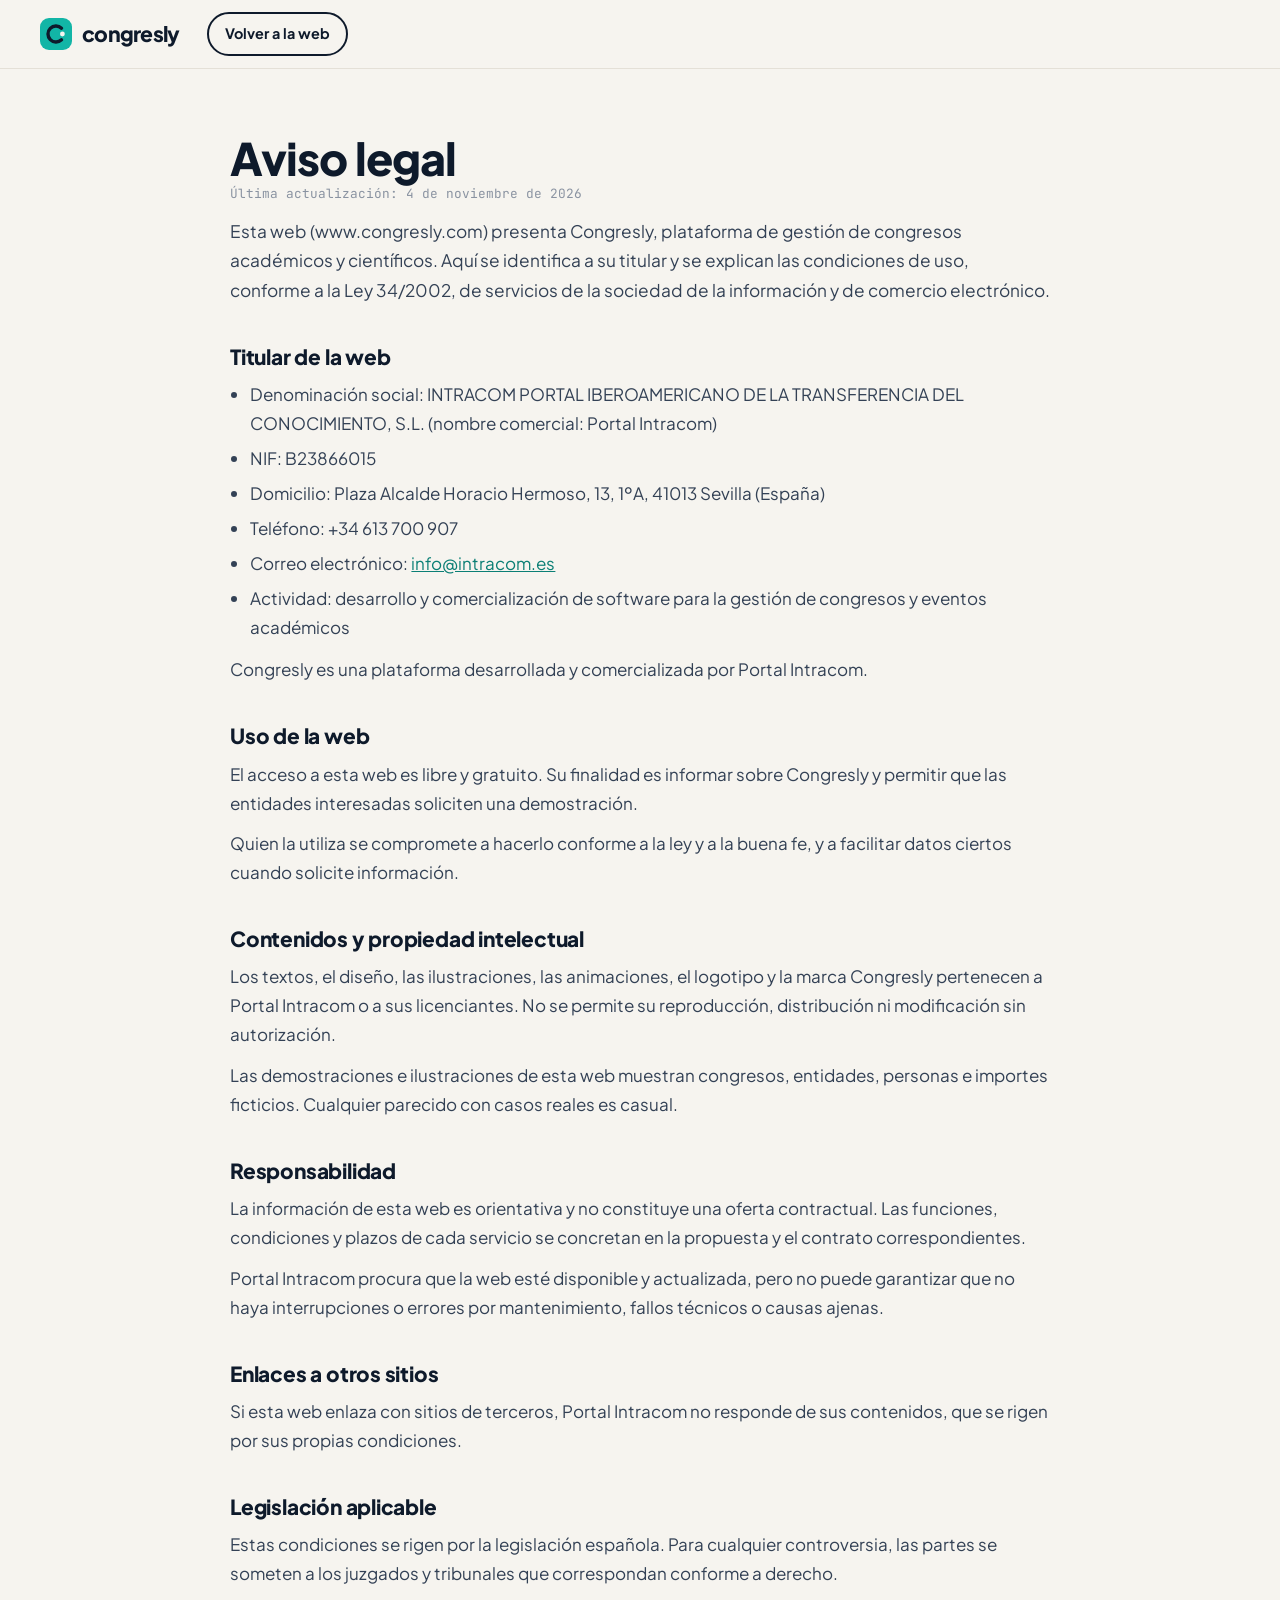
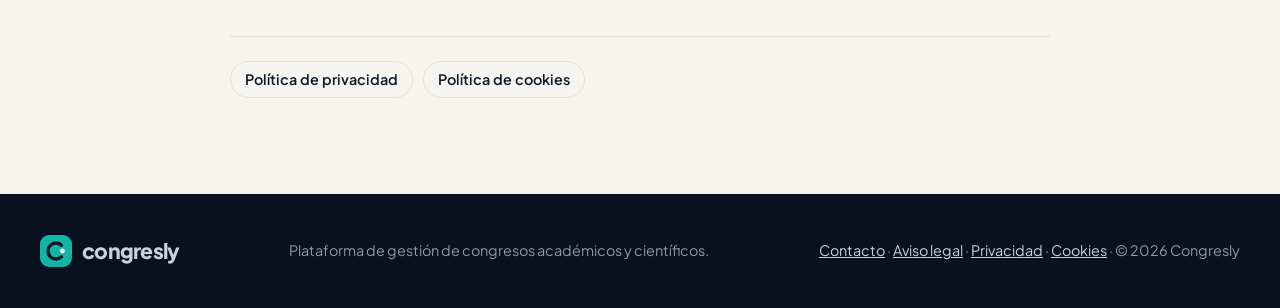
==== aviso-legal.html @ a4c990a1 "Aviso legal, privacidad y cookies con los datos de Portal Intracom Páginas generadas desde textos/le" ====
<!doctype html>
<html lang="es">
<head>
<meta charset="utf-8">
<meta name="viewport" content="width=device-width, initial-scale=1">
<title>Aviso legal · Congresly</title>
<meta name="description" content="Titular de la web de Congresly y condiciones de uso.">
<meta name="robots" content="noindex, follow">
<link rel="canonical" href="https://www.congresly.com/aviso-legal.html">
<meta name="theme-color" content="#0E1A2B">
<link rel="icon" href="favicon.svg" type="image/svg+xml">
<link rel="icon" href="favicon-32.png" sizes="32x32" type="image/png">
<link rel="apple-touch-icon" href="favicon-180.png">
<link rel="preconnect" href="https://fonts.googleapis.com">
<link rel="preconnect" href="https://fonts.gstatic.com" crossorigin>
<link href="https://fonts.googleapis.com/css2?family=Plus+Jakarta+Sans:wght@400;500;600;700;800&family=JetBrains+Mono:wght@500;600&display=swap" rel="stylesheet">
<link rel="stylesheet" href="estilos.css?v=20261104">
</head>
<body>

<header class="cabecera con-sombra">
  <div class="envoltura cabecera__fila">
    <a class="marca" href="./" aria-label="Congresly, inicio">
      <svg class="marca__icono" viewBox="0 0 32 32" aria-hidden="true"><use href="#logo"/></svg>
      <span class="marca__nombre">congresly</span>
    </a>
    <a class="boton boton--linea legal__volver" href="./">Volver a la web</a>
  </div>
</header>

<main class="legal">
  <article class="envoltura envoltura--estrecha">
    <h1>Aviso legal</h1>
    <p class="legal__fecha">Última actualización: 4 de noviembre de 2026</p>
    <p class="legal__intro">Esta web (www.congresly.com) presenta Congresly, plataforma de gestión de congresos académicos y científicos. Aquí se identifica a su titular y se explican las condiciones de uso, conforme a la Ley 34/2002, de servicios de la sociedad de la información y de comercio electrónico.</p>
    <section>
      <h2>Titular de la web</h2>
      <ul><li>Denominación social: INTRACOM PORTAL IBEROAMERICANO DE LA TRANSFERENCIA DEL CONOCIMIENTO, S.L. (nombre comercial: Portal Intracom)</li><li>NIF: B23866015</li><li>Domicilio: Plaza Alcalde Horacio Hermoso, 13, 1ºA, 41013 Sevilla (España)</li><li>Teléfono: +34 613 700 907</li><li>Correo electrónico: <a href="mailto:info@intracom.es">info@intracom.es</a></li><li>Actividad: desarrollo y comercialización de software para la gestión de congresos y eventos académicos</li></ul>
      <p>Congresly es una plataforma desarrollada y comercializada por Portal Intracom.</p>
    </section>
    <section>
      <h2>Uso de la web</h2>
      <p>El acceso a esta web es libre y gratuito. Su finalidad es informar sobre Congresly y permitir que las entidades interesadas soliciten una demostración.</p>
      <p>Quien la utiliza se compromete a hacerlo conforme a la ley y a la buena fe, y a facilitar datos ciertos cuando solicite información.</p>
    </section>
    <section>
      <h2>Contenidos y propiedad intelectual</h2>
      <p>Los textos, el diseño, las ilustraciones, las animaciones, el logotipo y la marca Congresly pertenecen a Portal Intracom o a sus licenciantes. No se permite su reproducción, distribución ni modificación sin autorización.</p>
      <p>Las demostraciones e ilustraciones de esta web muestran congresos, entidades, personas e importes ficticios. Cualquier parecido con casos reales es casual.</p>
    </section>
    <section>
      <h2>Responsabilidad</h2>
      <p>La información de esta web es orientativa y no constituye una oferta contractual. Las funciones, condiciones y plazos de cada servicio se concretan en la propuesta y el contrato correspondientes.</p>
      <p>Portal Intracom procura que la web esté disponible y actualizada, pero no puede garantizar que no haya interrupciones o errores por mantenimiento, fallos técnicos o causas ajenas.</p>
    </section>
    <section>
      <h2>Enlaces a otros sitios</h2>
      <p>Si esta web enlaza con sitios de terceros, Portal Intracom no responde de sus contenidos, que se rigen por sus propias condiciones.</p>
    </section>
    <section>
      <h2>Legislación aplicable</h2>
      <p>Estas condiciones se rigen por la legislación española. Para cualquier controversia, las partes se someten a los juzgados y tribunales que correspondan conforme a derecho.</p>
    </section>
    <nav class="legal__otros" aria-label="Otros textos legales"><a href="privacidad.html">Política de privacidad</a><a href="cookies.html">Política de cookies</a></nav>
  </article>
</main>

<footer class="pie">
  <div class="envoltura pie__fila">
    <a class="marca marca--clara" href="./" aria-label="Congresly, inicio">
      <svg class="marca__icono" viewBox="0 0 32 32" aria-hidden="true"><use href="#logo"/></svg>
      <span class="marca__nombre">congresly</span>
    </a>
    <p>Plataforma de gestión de congresos académicos y científicos.</p>
    <p><a href="./#demo">Contacto</a> · <a href="aviso-legal.html">Aviso legal</a> · <a href="privacidad.html">Privacidad</a> · <a href="cookies.html">Cookies</a> · © 2026 Congresly</p>
  </div>
</footer>

<svg width="0" height="0" style="position:absolute" aria-hidden="true">
  <symbol id="logo" viewBox="0 0 32 32">
    <rect width="32" height="32" rx="9" fill="#12B5A6"/>
    <path d="M21.5 10.2A8 8 0 1 0 21.5 21.8" fill="none" stroke="#0E1A2B" stroke-width="3.4" stroke-linecap="round"/>
    <circle cx="22.4" cy="16" r="2.4" fill="#F6F4EF"/>
  </symbol>
</svg>
</body>
</html>
---- estilos.css ----
/* Congresly · estilos de la web comercial */
:root {
  --tinta: #0E1A2B;
  --tinta-2: #1B2A40;
  --papel: #F6F4EF;
  --blanco: #FFFFFF;
  --acento: #12B5A6;
  --acento-osc: #0B7F75;
  --acento-claro: #D6F3EF;
  --ambar: #F2A541;
  --rojo: #E5604D;
  --gris: #5B6676;
  --gris-claro: #8A93A1;
  --linea: #E4E0D7;
  --sombra: 0 24px 60px -24px rgba(14, 26, 43, .28), 0 4px 14px -6px rgba(14, 26, 43, .12);
  --radio: 18px;
  --sans: "Plus Jakarta Sans", system-ui, -apple-system, "Segoe UI", sans-serif;
  --mono: "JetBrains Mono", ui-monospace, Menlo, monospace;
  --ancho: 1200px;
}

*, *::before, *::after { box-sizing: border-box; }
html { scroll-behavior: smooth; scroll-padding-top: 84px; -webkit-text-size-adjust: 100%; }
body { margin: 0; font-family: var(--sans); color: var(--tinta); background: var(--papel); font-size: 17px; line-height: 1.6; -webkit-font-smoothing: antialiased; overflow-x: hidden; }
img { max-width: 100%; height: auto; display: block; }
h1, h2, h3 { line-height: 1.12; letter-spacing: -.02em; margin: 0; }
h1 { font-size: clamp(2.4rem, 5.4vw, 4.1rem); font-weight: 800; }
h2 { font-size: clamp(1.9rem, 3.6vw, 2.8rem); font-weight: 800; }
h3 { font-size: 1.2rem; font-weight: 700; }
h1 em, h2 em { font-style: normal; color: var(--acento-osc); }
p { margin: 0; }
a { color: inherit; }
button { font: inherit; color: inherit; }
:focus-visible { outline: 3px solid var(--acento); outline-offset: 3px; border-radius: 6px; }

.saltar { position: absolute; left: -999px; top: 8px; background: var(--tinta); color: #fff; padding: 8px 14px; border-radius: 8px; z-index: 100; }
.saltar:focus { left: 8px; }
.envoltura { width: min(var(--ancho), 100% - 32px); margin-inline: auto; }
.envoltura--estrecha { width: min(820px, 100% - 32px); }

.rotulo { font-family: var(--mono); font-size: .76rem; font-weight: 600; letter-spacing: .14em; text-transform: uppercase; color: var(--acento-osc); margin-bottom: 14px; }
.rotulo--claro { color: var(--acento); }
.entradilla { font-size: 1.12rem; color: var(--gris); max-width: 62ch; }

/* Botones */
.boton { display: inline-flex; align-items: center; justify-content: center; gap: 8px; padding: 10px 18px; border-radius: 999px; font-weight: 700; font-size: .95rem; text-decoration: none; border: 2px solid transparent; cursor: pointer; transition: transform .15s, background .2s, box-shadow .2s; white-space: nowrap; }
.boton:hover { transform: translateY(-1px); }
.boton--acento { background: var(--acento); color: var(--tinta); }
.boton--acento:hover { background: #19c8b8; box-shadow: 0 8px 22px -8px rgba(18, 181, 166, .7); }
.boton--tinta { background: var(--tinta); color: #fff; }
.boton--linea { border-color: var(--tinta); color: var(--tinta); background: transparent; }
.boton--linea:hover { background: var(--tinta); color: #fff; }
.boton--grande { padding: 14px 26px; font-size: 1.02rem; }
.boton--bloque { width: 100%; }

/* Cabecera */
.cabecera { position: sticky; top: 0; z-index: 50; background: rgba(246, 244, 239, .86); backdrop-filter: saturate(1.4) blur(14px); -webkit-backdrop-filter: saturate(1.4) blur(14px); border-bottom: 1px solid transparent; transition: border-color .2s; }
.cabecera.con-sombra { border-color: var(--linea); }
.cabecera__fila { display: flex; align-items: center; gap: 28px; height: 68px; }
.marca { display: inline-flex; align-items: center; gap: 10px; text-decoration: none; }
.marca__icono { width: 32px; height: 32px; flex: none; }
.marca__nombre { font-weight: 800; font-size: 1.32rem; letter-spacing: -.035em; }
.marca--clara { color: #fff; }
.menu { display: flex; align-items: center; gap: 26px; margin-left: auto; }
.menu a { text-decoration: none; font-weight: 600; font-size: .95rem; color: var(--tinta-2); }
.menu a:not(.boton):hover { color: var(--acento-osc); }
.menu__cta, .hamburguesa { display: none; }
.cabecera__cta { margin-left: 0; }

/* Portada */
.portada { padding: 56px 0 72px; position: relative; overflow: hidden; }
.portada::before { content: ""; position: absolute; inset: -40% -10% auto auto; width: 720px; height: 720px; background: radial-gradient(closest-side, rgba(18, 181, 166, .22), transparent); pointer-events: none; }
.portada__rejilla { display: grid; grid-template-columns: minmax(0, 1fr) minmax(0, 1.12fr); gap: 56px; align-items: center; position: relative; }
.portada__texto h1 { margin-bottom: 22px; }
.portada__botones { display: flex; flex-wrap: wrap; gap: 12px; margin: 30px 0 16px; }
.portada__nota { font-size: .92rem; color: var(--gris-claro); }
.portada__visual { position: relative; }
.navegador { margin: 0; background: #fff; border-radius: 16px; box-shadow: var(--sombra); overflow: hidden; border: 1px solid rgba(14, 26, 43, .08); }
.navegador__barra { display: flex; align-items: center; gap: 6px; height: 32px; padding: 0 12px; background: #EEEBE4; border-bottom: 1px solid var(--linea); }
.navegador__barra i { width: 10px; height: 10px; border-radius: 50%; background: #D3CEC3; }
.navegador__barra span { margin-left: 12px; font-family: var(--mono); font-size: .7rem; color: var(--gris-claro); }
.navegador--portada { transform: perspective(1600px) rotateY(-6deg) rotateX(2deg); transform-origin: left center; }
.flotante { position: absolute; display: flex; align-items: center; gap: 10px; background: #fff; border-radius: 14px; padding: 10px 14px; box-shadow: var(--sombra); font-size: .82rem; line-height: 1.3; animation: flota 6s ease-in-out infinite; }
.flotante strong { display: block; font-size: .86rem; }
.flotante span { color: var(--gris); }
.flotante--1 { left: -28px; bottom: 18%; }
.flotante--2 { right: -18px; top: 12%; animation-delay: -2s; }
.flotante--3 { right: 8%; bottom: -22px; animation-delay: -4s; }
.punto { width: 30px; height: 30px; border-radius: 9px; flex: none; display: grid; place-items: center; }
.punto--ok { background: var(--acento-claro); }
.punto--ok::after { content: "€"; font-weight: 800; color: var(--acento-osc); }
.punto--qr { background: #FDEBD0; }
.punto--qr::after { content: "▦"; color: #B86E0B; }
.punto--cert { background: #E3E7F6; }
.punto--cert::after { content: "✓"; color: #3446A0; font-weight: 800; }
@keyframes flota { 50% { transform: translateY(-8px); } }

/* Prueba */
.prueba { background: var(--tinta); color: #fff; padding: 34px 0; }
.prueba__fila { display: grid; grid-template-columns: auto minmax(0, 1fr) auto; gap: 32px; align-items: center; }
.prueba .rotulo { margin: 0; }
.prueba__texto { color: #C9D1DC; font-size: 1rem; }
.prueba__texto strong { color: #fff; }
.prueba__nombres { display: flex; gap: 12px; }
.prueba__nombres span { font-family: var(--mono); font-weight: 600; letter-spacing: .08em; font-size: .82rem; border: 1px solid rgba(255, 255, 255, .22); border-radius: 999px; padding: 8px 14px; }

/* Secciones */
.seccion { padding: 104px 0; }
.seccion--suave { background: #EFECE5; }
.seccion--tinta { background: var(--tinta); color: #fff; }
.seccion--tinta .entradilla { color: #B8C2CF; }
.seccion__cabeza { margin-bottom: 48px; max-width: 760px; }
.seccion__cabeza h2 { margin-bottom: 16px; }

.demo { display: grid; grid-template-columns: minmax(0, .82fr) minmax(0, 1.18fr); gap: 48px; align-items: center; background: #fff; border-radius: 28px; padding: 44px; border: 1px solid var(--linea); }
.demo[hidden] { display: none; }
.demo__texto h3 { font-size: 1.6rem; margin-bottom: 14px; }
.demo__texto > p { color: var(--gris); }
.demo__pasos { list-style: none; padding: 0; margin: 26px 0; display: grid; gap: 8px; counter-reset: paso; }
.demo__pasos li { counter-increment: paso; display: flex; align-items: center; gap: 12px; font-weight: 600; color: var(--gris-claro); transition: color .3s; }
.demo__pasos li::before { content: counter(paso); width: 28px; height: 28px; border-radius: 50%; border: 2px solid var(--linea); display: grid; place-items: center; font-family: var(--mono); font-size: .78rem; transition: all .3s; }
.demo__pasos li.hecho { color: var(--tinta); }
.demo__pasos li.hecho::before { content: "✓"; background: var(--acento-claro); border-color: var(--acento-claro); color: var(--acento-osc); }
.demo__pasos li.activo { color: var(--tinta); }
.demo__pasos li.activo::before { background: var(--acento); border-color: var(--acento); color: var(--tinta); }
.demo__mandos { display: flex; gap: 8px; }
.mando { border: 1px solid var(--linea); background: #fff; border-radius: 999px; min-width: 40px; height: 40px; padding: 0 14px; cursor: pointer; font-weight: 700; font-size: .88rem; }
.mando:hover { border-color: var(--tinta); }
.demo__aviso { margin-top: 18px !important; font-size: .78rem; color: var(--gris-claro) !important; }

/* Escenario común */
.escenario { position: relative; min-height: 510px; display: grid; place-items: center; background: radial-gradient(120% 90% at 80% 10%, #E2F6F3, transparent 60%), linear-gradient(160deg, #F3F1EB, #ECE8DF); border-radius: 22px; padding: 28px; overflow: hidden; }
.ventana { width: min(430px, 100%); background: #fff; border-radius: 18px; box-shadow: var(--sombra); overflow: hidden; position: relative; min-height: 450px; }
.ventana__cabeza { background: var(--tinta); color: #fff; font-size: .8rem; font-weight: 600; padding: 12px 18px; height: 44px; display: flex; gap: 8px; align-items: center; white-space: nowrap; overflow: hidden; text-overflow: ellipsis; }
.capa { position: absolute; inset: 44px 0 0; padding: 20px 22px; opacity: 0; transform: translateX(26px); transition: opacity .45s, transform .45s; pointer-events: none; }
.demo[data-paso="1"] .capa--p1, .demo[data-paso="2"] .capa--p2, .demo[data-paso="3"] .capa--p3, .demo[data-paso="4"] .capa--p4 { opacity: 1; transform: none; }
.campo { display: block; border: 1px solid var(--linea); border-radius: 12px; padding: 8px 12px; margin-bottom: 10px; }
.campo span { display: block; font-size: .7rem; color: var(--gris-claro); font-weight: 600; }
.campo b { font-weight: 600; font-size: .9rem; min-height: 1.4em; display: block; }
.campo--alto b { min-height: 2.8em; }
.campo__titulo { font-size: .78rem; font-weight: 700; color: var(--gris); margin: 14px 0 8px; display: flex; gap: 8px; align-items: center; }
.escribe::after { content: "▍"; color: var(--acento); animation: parpadea 1s steps(1) infinite; }
.escribe.listo::after { content: ""; }
@keyframes parpadea { 50% { opacity: 0; } }
.opciones { display: grid; gap: 8px; margin-bottom: 14px; }
.opcion { display: flex; align-items: center; gap: 10px; font-size: .86rem; font-weight: 600; border: 1px solid var(--linea); border-radius: 12px; padding: 10px 12px; }
.opcion em { margin-left: auto; white-space: nowrap; font-style: normal; font-family: var(--mono); font-size: .8rem; }
.opcion i { width: 16px; height: 16px; border-radius: 50%; border: 2px solid var(--linea); }
.demo[data-paso="1"] .opcion--elegida { border-color: var(--acento); background: #F1FBF9; transition: all .3s 1.9s; }
.demo[data-paso="1"] .opcion--elegida i { border: 5px solid var(--acento); transition: all .3s 1.9s; }
.pulsa { position: relative; }
.demo .capa.capa--p1 .pulsa { animation: none; }
.demo[data-paso="1"] .capa--p1 .pulsa, .demo[data-paso="2"] .capa--p2 .pulsa { animation: pulsa .5s 2.9s both; }
.demo[data-paso="2"] .capa--p2 .pulsa--tarde { animation-delay: 3.1s; }
@keyframes pulsa { 40% { transform: scale(.96); box-shadow: 0 0 0 6px rgba(18, 181, 166, .3); } }

/* Demo 1: pagos */
.pagos { display: grid; grid-template-columns: repeat(auto-fit, minmax(150px, 1fr)); gap: 8px; }
.pago { position: relative; border: 1px solid var(--linea); border-radius: 12px; padding: 10px; font-size: .82rem; font-weight: 700; display: flex; align-items: center; gap: 8px; min-width: 0; white-space: nowrap; }
.pago__icono { flex: none; width: 22px; height: 16px; border-radius: 4px; background: var(--tinta-2); }
.pago__icono--banco { background: var(--gris-claro); }
.demo[data-paso="2"] .pago--elegido { border-color: var(--acento); background: #F1FBF9; box-shadow: inset 0 0 0 1px var(--acento); }
.tarjeta-pago { display: flex; justify-content: space-between; font-family: var(--mono); font-size: .8rem; background: #F4F2EC; border-radius: 10px; padding: 10px 12px; margin: 12px 0; }
.total { display: flex; justify-content: space-between; align-items: baseline; padding: 10px 2px; border-top: 1px dashed var(--linea); margin-bottom: 10px; font-size: .88rem; }
.total strong { font-size: 1.25rem; }
.pago-boton { position: relative; overflow: hidden; height: 46px; }
.pago-boton > span { position: absolute; inset: 0; display: flex; align-items: center; justify-content: center; gap: 8px; transition: opacity .3s; }
.pago-boton__b, .pago-boton__c { opacity: 0; }
.demo[data-paso="2"] .pago-boton__a { animation: fuera .3s 1.4s forwards; }
.demo[data-paso="2"] .pago-boton__b { animation: dentro .3s 1.5s forwards, fuera .3s 2.9s forwards; }
.demo[data-paso="2"] .pago-boton__c { animation: dentro .3s 3s forwards; }
.demo[data-paso="2"] .pago-boton { animation: verde .3s 3s forwards; }
@keyframes fuera { to { opacity: 0; } }
@keyframes dentro { to { opacity: 1; } }
@keyframes verde { to { background: #1E9E6A; color: #fff; } }
.girar { width: 14px; height: 14px; border: 2px solid currentColor; border-right-color: transparent; border-radius: 50%; animation: gira .8s linear infinite; }
@keyframes gira { to { transform: rotate(360deg); } }
.factura { border: 1px solid var(--linea); border-radius: 14px; padding: 16px; background: linear-gradient(#fff, #FBFAF7); }
.factura__cabeza { display: flex; justify-content: space-between; align-items: flex-start; margin-bottom: 12px; }
.factura__cabeza small { display: block; font-size: .7rem; color: var(--gris-claro); text-transform: uppercase; letter-spacing: .1em; font-family: var(--mono); }
.factura__cabeza strong { font-family: var(--mono); font-size: 1.1rem; }
.sello { font-size: .68rem; font-weight: 700; color: var(--acento-osc); background: var(--acento-claro); padding: 4px 9px; border-radius: 999px; }
.factura__linea { display: flex; justify-content: space-between; font-size: .84rem; padding: 6px 0; border-bottom: 1px solid #F0EDE6; }
.factura__linea--suave { color: var(--gris); font-size: .78rem; }
.factura__linea--total { font-weight: 800; border: 0; font-size: .95rem; }
.demo[data-paso="3"] .factura { animation: sube .6s both; }
@keyframes sube { from { transform: translateY(24px) scale(.97); opacity: 0; } }
.aviso-ok { font-size: .8rem; font-weight: 600; color: #1E7A55; background: #E8F6EF; border-radius: 10px; padding: 8px 12px; margin-top: 10px; }
.aparece { opacity: 0; }
.demo[data-paso] .capa .aparece { animation: none; }
.demo[data-paso="1"] .capa--p1 .aparece, .demo[data-paso="2"] .capa--p2 .aparece, .demo[data-paso="3"] .capa--p3 .aparece, .demo[data-paso="4"] .capa--p4 .aparece { animation: aparece .45s var(--r, 0s) forwards; }
@keyframes aparece { from { opacity: 0; transform: translateY(8px); } to { opacity: 1; transform: none; } }

/* Demo 2 */
.ficha { border: 1px solid var(--linea); border-radius: 12px; padding: 12px; font-size: .86rem; display: grid; gap: 6px; }
.etiqueta { display: inline-block; width: fit-content; font-family: var(--mono); font-size: .66rem; font-weight: 600; padding: 3px 8px; border-radius: 999px; background: var(--acento-claro); color: var(--acento-osc); }
.etiqueta--tinta { background: var(--tinta); color: #fff; }
.etiqueta--ok { background: #E8F6EF; color: #1E7A55; font-size: .8rem; padding: 6px 12px; }
.revisores { display: grid; grid-template-columns: 1fr 1fr; gap: 10px; }
.revisor { display: flex; align-items: center; gap: 10px; border: 1px solid var(--linea); border-radius: 12px; padding: 10px; font-size: .84rem; font-weight: 600; }
.revisor i { width: 30px; height: 30px; border-radius: 50%; background: var(--tinta-2); color: #fff; display: grid; place-items: center; font-style: normal; font-size: .8rem; filter: blur(0); }
.flechas { display: flex; justify-content: space-around; margin-top: 12px; }
.flechas span { width: 2px; height: 34px; background: linear-gradient(var(--acento), transparent); }
.barras { display: grid; gap: 12px; margin: 16px 0; }
.barra { display: grid; grid-template-columns: 96px 1fr 34px; gap: 10px; align-items: center; font-size: .8rem; font-weight: 600; }
.barra i { height: 10px; border-radius: 999px; background: #EEEBE4; position: relative; overflow: hidden; }
.barra i::after { content: ""; position: absolute; inset: 0; width: 0; background: var(--acento); border-radius: inherit; }
.demo[data-paso="3"] .barra i::after { animation: llena 1.2s .3s forwards; }
.demo[data-paso="3"] .barra:nth-child(2) i::after { animation-delay: .7s; }
.demo[data-paso="3"] .barra:nth-child(3) i::after { animation-delay: 1.1s; }
@keyframes llena { to { width: var(--v); } }
.barra b { font-family: var(--mono); text-align: right; }
.decision { display: flex; gap: 14px; align-items: center; background: #E8F6EF; border-radius: 14px; padding: 18px; }
.decision__icono { width: 48px; height: 48px; border-radius: 50%; background: #1E9E6A; color: #fff; display: grid; place-items: center; font-size: 1.4rem; flex: none; }
.decision strong { display: block; font-size: 1.2rem; }
.decision span { font-size: .84rem; color: var(--gris); }
.demo[data-paso="4"] .decision { animation: sube .5s both; }

/* Demo 3: QR */
.escenario--qr { grid-template-columns: auto auto; gap: 34px; }
.acreditacion { width: 196px; background: #fff; border-radius: 14px; box-shadow: var(--sombra); overflow: hidden; text-align: center; transform: rotate(-4deg); transition: transform .5s; }
.demo[data-paso="2"] .acreditacion, .demo[data-paso="3"] .acreditacion { transform: rotate(-4deg) translateX(14px) scale(.96); }
.acreditacion__franja { background: var(--tinta); color: #fff; font-size: .62rem; font-weight: 700; padding: 10px 8px; }
.acreditacion__cuerpo { padding: 14px 12px; display: grid; gap: 3px; justify-items: center; }
.acreditacion__cuerpo small { font-family: var(--mono); font-size: .58rem; letter-spacing: .12em; text-transform: uppercase; color: var(--gris-claro); }
.acreditacion__cuerpo strong { font-size: .92rem; line-height: 1.2; }
.acreditacion__cuerpo span { font-size: .68rem; color: var(--gris); }
.acreditacion__rol { background: var(--acento); font-size: .7rem; font-weight: 800; padding: 7px; letter-spacing: .1em; text-transform: uppercase; }
.qr { width: 96px; height: 96px; margin-top: 10px; background-color: #fff; background-image: var(--qr); background-size: 100% 100%; image-rendering: pixelated; }
.demo[data-paso="1"] .acreditacion .qr { animation: aparece .6s .5s both; }
.qr--peq { width: 74px; height: 74px; margin: 0; position: absolute; top: 50%; left: 50%; translate: -50% -58%; opacity: .9; }
.movil { width: 210px; height: 410px; background: var(--tinta); border-radius: 34px; padding: 10px; box-shadow: var(--sombra); transform: translateY(14px); }
.movil__pantalla { position: relative; height: 100%; background: #101C2E; border-radius: 26px; overflow: hidden; color: #fff; }
.movil__cabeza { font-size: .66rem; font-weight: 700; text-align: center; padding: 18px 8px 10px; color: #C9D1DC; }
.visor { position: relative; margin: 4px 16px; height: 190px; border-radius: 14px; background: #1F2E44; overflow: hidden; }
.visor p { position: absolute; bottom: 8px; width: 100%; text-align: center; font-size: .62rem; color: #9AA6B5; }
.visor__marco { position: absolute; inset: 34px 38px 46px; border: 2px solid var(--acento); border-radius: 12px; }
.visor__linea { position: absolute; left: 38px; right: 38px; top: 34px; height: 2px; background: var(--acento); box-shadow: 0 0 12px var(--acento); opacity: 0; }
.demo[data-paso="2"] .visor__linea { opacity: 1; animation: escanea 1.1s ease-in-out infinite alternate; }
@keyframes escanea { to { top: 140px; } }
.lectura-ok { position: absolute; inset: 50px 16px auto; height: 190px; border-radius: 14px; background: #1E9E6A; display: grid; place-content: center; justify-items: center; gap: 2px; text-align: center; opacity: 0; transform: scale(.9); transition: all .35s; }
.lectura-ok span { font-size: 2.2rem; line-height: 1; }
.lectura-ok strong { font-size: .92rem; }
.lectura-ok small { font-size: .66rem; opacity: .9; }
.demo[data-paso="3"] .lectura-ok { opacity: 1; transform: none; }
.contador { margin: 16px 16px 0; background: #1A283D; border-radius: 12px; padding: 10px 12px; display: flex; align-items: center; justify-content: space-between; position: relative; height: 44px; }
.contador small { font-size: .62rem; color: #9AA6B5; }
.contador b { font-family: var(--mono); font-size: 1.1rem; position: absolute; right: 12px; transition: all .4s; }
.contador__b { opacity: 0; transform: translateY(10px); }
.demo[data-paso="3"] .contador__a { opacity: 0; transform: translateY(-10px); transition-delay: .9s; }
.demo[data-paso="3"] .contador__b { opacity: 1; transform: none; color: var(--acento); transition-delay: .9s; }
.movil__nota { font-size: .58rem; color: #7F8B9B; text-align: center; margin-top: 14px !important; }

/* Demo 4 */
.asistencia__barra { position: relative; height: 22px; border-radius: 999px; background: #EEEBE4; overflow: hidden; display: flex; margin: 26px 0 12px; }
.asistencia__barra i { height: 100%; width: 0; }
.asistencia__pres { background: var(--acento); }
.asistencia__linea { background: #6C7FD8; }
.demo[data-paso="1"] .asistencia__pres { animation: llena 1.3s .3s forwards; --v: 76%; }
.demo[data-paso="1"] .asistencia__linea { animation: llena .8s 1.5s forwards; --v: 16%; }
.demo[data-paso="2"] .asistencia__pres, .demo[data-paso="3"] .asistencia__pres { width: 76%; }
.asistencia__umbral { position: absolute; left: 80%; top: -4px; bottom: -4px; width: 2px; background: var(--tinta); }
.leyenda { display: grid; gap: 6px; font-size: .8rem; font-weight: 600; }
.leyenda i { display: inline-block; width: 10px; height: 10px; border-radius: 3px; margin-right: 8px; }
.l-pres { background: var(--acento); }
.l-lin { background: #6C7FD8; }
.pregunta { border: 1px solid var(--linea); border-radius: 12px; padding: 10px 12px; margin-bottom: 10px; font-size: .84rem; font-weight: 600; display: grid; gap: 6px; }
.estrellas { display: flex; gap: 4px; }
.estrellas i { width: 22px; height: 22px; background: #E4E0D7; clip-path: polygon(50% 0, 61% 35%, 98% 35%, 68% 57%, 79% 91%, 50% 70%, 21% 91%, 32% 57%, 2% 35%, 39% 35%); }
.demo[data-paso="2"] .estrellas i { animation: estrella .2s forwards; }
.demo[data-paso="2"] .estrellas--1 i:nth-child(1) { animation-delay: .6s; }
.demo[data-paso="2"] .estrellas--1 i:nth-child(2) { animation-delay: .7s; }
.demo[data-paso="2"] .estrellas--1 i:nth-child(3) { animation-delay: .8s; }
.demo[data-paso="2"] .estrellas--1 i:nth-child(4) { animation-delay: .9s; }
.demo[data-paso="2"] .estrellas--1 i:nth-child(5) { animation-delay: 1s; }
.demo[data-paso="2"] .estrellas--2 i:nth-child(1) { animation-delay: 1.6s; }
.demo[data-paso="2"] .estrellas--2 i:nth-child(2) { animation-delay: 1.7s; }
.demo[data-paso="2"] .estrellas--2 i:nth-child(3) { animation-delay: 1.8s; }
.demo[data-paso="2"] .estrellas--2 i:nth-child(4) { animation-delay: 1.9s; }
.demo[data-paso="2"] .estrellas--2 i:nth-child(5) { animation: none; }
@keyframes estrella { to { background: var(--ambar); } }
.certificado { text-align: center; border: 1px solid var(--linea); border-radius: 14px; padding: 22px 18px; background: linear-gradient(#fff, #FBFAF7); display: grid; gap: 6px; justify-items: center; }
.certificado__sello { width: 54px; height: 54px; border-radius: 50%; background: var(--acento); display: grid; place-items: center; font-size: 1.5rem; font-weight: 800; }
.certificado strong { font-size: 1.1rem; }
.certificado > span { font-size: .8rem; color: var(--gris); }
.certificado small { font-size: .72rem; color: var(--gris-claro); }
.certificado__estado { font-size: .78rem; color: var(--rojo); margin: 6px 0; }
.certificado__estado s { text-decoration-color: transparent; transition: text-decoration-color .3s .4s, opacity .3s 1s; }
.demo[data-paso="3"] .certificado__estado s { text-decoration-color: currentColor; opacity: .5; }
.demo[data-paso="3"] .certificado { animation: sube .5s both; }

/* Demo 5: chat */
.ventana--chat { display: flex; flex-direction: column; }
.destello { color: var(--acento); }
.chat { flex: 1; padding: 18px; display: flex; flex-direction: column; gap: 10px; min-height: 320px; }
.burbuja { max-width: 88%; font-size: .84rem; border-radius: 16px; padding: 10px 14px; opacity: 0; transform: translateY(8px); transition: opacity .35s, transform .35s; }
.burbuja--yo { align-self: flex-end; background: var(--tinta); color: #fff; border-bottom-right-radius: 4px; opacity: 1; transform: none; min-height: 1.4em; }
.burbuja--ia { align-self: flex-start; background: #F1EFE9; border-bottom-left-radius: 4px; }
.burbuja--ok { align-self: center; background: #E8F6EF; color: #1E7A55; font-weight: 700; font-size: .78rem; }
.demo[data-paso="2"] .burbuja--r1, .demo[data-paso="3"] .burbuja--r1 { opacity: 1; transform: none; }
.demo[data-paso="2"] .burbuja--r2 { opacity: 1; transform: none; transition-delay: 2.2s; }
.demo[data-paso="3"] .burbuja--r2 { opacity: 1; transform: none; }
.demo[data-paso="3"] .burbuja--ok { opacity: 1; transform: none; transition-delay: 2.4s; }
.demo:not([data-paso="1"]) .burbuja--yo .escribe::after { content: ""; }
.burbuja--r1 { position: relative; }
.puntos { display: flex; gap: 4px; position: absolute; left: 14px; top: 16px; opacity: 0; }
.puntos i { width: 6px; height: 6px; border-radius: 50%; background: var(--gris-claro); animation: salta 1s infinite; }
.puntos i:nth-child(2) { animation-delay: .15s; }
.puntos i:nth-child(3) { animation-delay: .3s; }
@keyframes salta { 50% { transform: translateY(-4px); } }
.demo[data-paso="2"] .burbuja--r1 .puntos { animation: dentro .1s forwards, fuera .2s 1.1s forwards; }
.demo[data-paso="2"] .burbuja--r1 p { opacity: 0; animation: dentro .3s 1.2s forwards; }
.accion { margin-top: 10px; background: #fff; border-radius: 12px; padding: 10px; display: grid; gap: 8px; border: 1px solid var(--linea); }
.accion > span { font-weight: 700; font-size: .8rem; }
.accion div { display: flex; gap: 8px; justify-content: flex-end; }
.accion em { font-style: normal; font-size: .76rem; font-weight: 700; padding: 6px 12px; border-radius: 999px; }
.accion__no { border: 1px solid var(--linea); }
.accion__si { background: var(--acento); }
.demo[data-paso="3"] .accion__si { animation: pulsa .5s 1.2s both, verde .2s 1.5s forwards; }
.chat__entrada { border-top: 1px solid var(--linea); padding: 12px 18px; display: flex; justify-content: space-between; gap: 10px; font-size: .78rem; color: var(--gris-claro); }
.chat__entrada small { font-weight: 700; color: var(--acento-osc); text-align: right; }

/* Módulos */
.modulos { display: grid; grid-template-columns: repeat(3, minmax(0, 1fr)); gap: 22px; }
.modulo { background: #fff; border-radius: var(--radio); border: 1px solid var(--linea); overflow: hidden; display: flex; flex-direction: column; transition: transform .2s, box-shadow .2s; }
.modulo:hover { transform: translateY(-3px); box-shadow: var(--sombra); }


/* Detalles */
.detalles { list-style: none; padding: 0; margin: 0; display: grid; grid-template-columns: repeat(3, minmax(0, 1fr)); gap: 40px 36px; }
.detalles h3 { margin: 14px 0 6px; font-size: 1.08rem; }
.detalles p { color: var(--gris); font-size: .95rem; }
.detalles__icono { width: 46px; height: 46px; border-radius: 14px; background: var(--acento-claro); display: grid; place-items: center; }
.detalles__icono::before { font-size: 1.25rem; color: var(--acento-osc); font-weight: 800; }
[data-icono="marca"]::before { content: "◐"; }
[data-icono="idiomas"]::before { content: "文"; font-size: 1.05rem; }
[data-icono="llave"]::before { content: "✉"; }
[data-icono="persona"]::before { content: "◎"; }
[data-icono="movil"]::before { content: "▯"; }
[data-icono="enlace"]::before { content: "✦"; }

/* Perfiles */
.perfiles { display: grid; grid-template-columns: repeat(3, minmax(0, 1fr)); gap: 22px; }
.perfil { border: 1px solid rgba(255, 255, 255, .14); border-radius: var(--radio); padding: 30px; background: linear-gradient(160deg, rgba(255, 255, 255, .05), transparent); }
.perfil__num { font-family: var(--mono); color: var(--acento); font-size: .8rem; }
.perfil h3 { margin: 14px 0 10px; font-size: 1.24rem; }
.perfil p { color: #B8C2CF; font-size: .96rem; }

/* Preguntas */
.faq details { border-bottom: 1px solid var(--linea); }
.faq summary { cursor: pointer; list-style: none; padding: 22px 40px 22px 0; font-weight: 700; font-size: 1.08rem; position: relative; }
.faq summary::-webkit-details-marker { display: none; }
.faq summary::after { content: "+"; position: absolute; right: 4px; top: 50%; translate: 0 -50%; font-size: 1.6rem; font-weight: 400; color: var(--acento-osc); transition: transform .2s; }
.faq details[open] summary::after { transform: rotate(45deg); }
.faq details p { padding: 0 0 22px; color: var(--gris); max-width: 66ch; }

/* Solicitar demo */
.seccion--demo { background: var(--tinta); color: #fff; position: relative; overflow: hidden; }
.seccion--demo::before { content: ""; position: absolute; left: -200px; bottom: -300px; width: 700px; height: 700px; background: radial-gradient(closest-side, rgba(18, 181, 166, .25), transparent); }
.contacto { display: grid; grid-template-columns: minmax(0, 1fr) minmax(0, 1fr); gap: 64px; position: relative; align-items: start; }
.contacto h2 { margin-bottom: 18px; }
.contacto .entradilla { color: #B8C2CF; }
.lista-ok { list-style: none; padding: 0; margin: 28px 0 0; display: grid; gap: 12px; }
.lista-ok li { display: flex; gap: 12px; align-items: center; font-weight: 600; }
.lista-ok li::before { content: "✓"; width: 26px; height: 26px; border-radius: 50%; background: rgba(18, 181, 166, .18); color: var(--acento); display: grid; place-items: center; font-size: .8rem; flex: none; }
.formulario { background: #fff; color: var(--tinta); border-radius: 24px; padding: 32px; display: grid; gap: 14px; box-shadow: 0 30px 80px -30px rgba(0, 0, 0, .5); }
.f-campo { display: grid; gap: 6px; font-size: .86rem; font-weight: 700; }
.f-campo input, .f-campo select, .f-campo textarea { font: inherit; font-weight: 500; font-size: 1rem; border: 1px solid #D9D4C9; border-radius: 12px; padding: 12px 14px; background: #FBFAF7; color: var(--tinta); width: 100%; }
.f-campo textarea { resize: vertical; }
.f-campo input:focus, .f-campo select:focus, .f-campo textarea:focus { outline: none; border-color: var(--acento); box-shadow: 0 0 0 3px rgba(18, 181, 166, .2); background: #fff; }
.f-campo.error input, .f-campo.error select { border-color: var(--rojo); }
.f-doble { display: grid; grid-template-columns: 1fr 1fr; gap: 14px; }
.f-check { display: flex; gap: 10px; align-items: flex-start; font-size: .86rem; color: var(--gris); }
.f-check input { width: 18px; height: 18px; margin-top: 2px; accent-color: var(--acento-osc); flex: none; }
.f-check.error span { color: var(--rojo); }
.f-trampa { position: absolute; left: -9999px; }
.f-estado { font-size: .88rem; min-height: 1.2em; }
.f-estado.error { color: var(--rojo); }
.f-estado.ok { color: #1E7A55; }

/* Pie */
.pie { background: #08111D; color: #8D98A8; padding: 40px 0; font-size: .9rem; }
.pie__fila { display: flex; flex-wrap: wrap; gap: 16px 32px; align-items: center; justify-content: space-between; }
.pie a { color: #C9D1DC; }

/* Animación de entrada */
.revela { opacity: 0; transform: translateY(18px); transition: opacity .7s, transform .7s; }
.revela.visto { opacity: 1; transform: none; }

/* ---------- Tableta ---------- */
@media (max-width: 1060px) {
  .portada__rejilla { grid-template-columns: minmax(0, 1fr); gap: 48px; }
  .navegador--portada { transform: none; }
  .demo { grid-template-columns: minmax(0, 1fr); padding: 32px; gap: 32px; }
  .modulos { grid-template-columns: repeat(2, minmax(0, 1fr)); }
  .detalles { grid-template-columns: repeat(2, minmax(0, 1fr)); }
  .prueba__fila { grid-template-columns: 1fr; gap: 14px; }
}

/* ---------- Móvil ---------- */
@media (max-width: 760px) {
  body { font-size: 16px; }
  .cabecera__fila { height: 60px; gap: 12px; }
  .cabecera__cta { margin-left: auto; padding: 8px 14px; font-size: .86rem; }
  .hamburguesa { display: grid; gap: 5px; place-content: center; width: 42px; height: 42px; border-radius: 12px; border: 1px solid var(--linea); background: #fff; cursor: pointer; }
  .hamburguesa span { width: 18px; height: 2px; background: var(--tinta); transition: transform .2s; }
  .hamburguesa[aria-expanded="true"] span:first-child { transform: translateY(3.5px) rotate(45deg); }
  .hamburguesa[aria-expanded="true"] span:last-child { transform: translateY(-3.5px) rotate(-45deg); }
  .menu { position: fixed; inset: 60px 0 auto; background: var(--papel); flex-direction: column; align-items: stretch; gap: 0; padding: 8px 16px 20px; border-bottom: 1px solid var(--linea); box-shadow: 0 20px 30px -20px rgba(14, 26, 43, .3); transform: translateY(-120%); visibility: hidden; transition: transform .25s, visibility .25s; }
  .menu.abierto { transform: none; visibility: visible; }
  .menu a { padding: 14px 4px; border-bottom: 1px solid var(--linea); font-size: 1.05rem; }
  .menu .menu__cta { display: flex; margin-top: 14px; border: 0; }
  .portada { padding: 32px 0 56px; }
  .portada__botones .boton { flex: 1 1 100%; }
  .flotante { font-size: .74rem; padding: 8px 10px; }
  .flotante strong { font-size: .78rem; }
  .flotante--1 { left: -6px; bottom: -26px; }
  .flotante--2 { right: -6px; top: -22px; }
  .flotante--3 { display: none; }
  .punto { width: 24px; height: 24px; }
  .seccion { padding: 72px 0; }
  .seccion__cabeza { margin-bottom: 32px; }
  .demo { padding: 20px; border-radius: 22px; gap: 0; }
  /* En el móvil, la animación justo después del título, y los pasos y mandos debajo */
  .demo__texto { display: contents; }
  .demo__texto h3 { order: 1; margin-bottom: 8px; }
  .demo__texto > p:not(.demo__aviso) { order: 2; margin-bottom: 18px; }
  .demo .escenario { order: 3; }
  .demo__pasos { order: 4; display: flex !important; flex-wrap: wrap; gap: 6px 16px !important; }
  .demo__mandos { order: 5; }
  .demo__aviso { order: 6; }
  .demo__texto h3 { font-size: 1.3rem; }
  .demo__pasos { margin: 18px 0; }
  .escenario { min-height: 500px; padding: 14px; border-radius: 16px; }
  .ventana { min-height: 470px; }
  .capa { padding: 16px; }
  .escenario--qr { grid-template-columns: 1fr; justify-items: center; gap: 0; }
  .acreditacion { position: absolute; left: 12px; top: 18px; width: 150px; z-index: 1; transform: rotate(-6deg) scale(.9); }
  .demo[data-paso="2"] .acreditacion, .demo[data-paso="3"] .acreditacion { transform: rotate(-6deg) scale(.8) translate(-30px, -20px); opacity: .6; }
  .qr { width: 74px; height: 74px; }
  .movil { transform: translate(40px, 10px) scale(.92); }
  .modulos, .detalles, .perfiles { grid-template-columns: 1fr; }
  .contacto { grid-template-columns: minmax(0, 1fr); gap: 36px; }
  .formulario { padding: 22px; }
  .f-doble { grid-template-columns: 1fr; }
  .pie__fila { flex-direction: column; align-items: flex-start; }
}

@media (prefers-reduced-motion: reduce) {
  *, *::before, *::after { animation-duration: .01ms !important; animation-delay: 0s !important; transition-duration: .01ms !important; transition-delay: 0s !important; }
  html { scroll-behavior: auto; }
  .revela { opacity: 1; transform: none; }
  .flotante { animation: none; }
}

/* Ajustes finos de las animaciones */
.factura__cabeza { gap: 10px; }
.factura__cabeza strong, .sello { white-space: nowrap; }
.certificado .boton { white-space: normal; font-size: .86rem; padding: 10px 14px; }
@media (max-width: 760px) {
  .acreditacion { left: 8px; top: 14px; width: 140px; transform: rotate(-6deg) scale(.86); }
  .movil { transform: translate(64px, 8px) scale(.88); }
  .demo[data-paso="1"] .movil { transform: translate(74px, 8px) scale(.82); opacity: .55; }
  .movil { transition: transform .5s, opacity .5s; }
}

/* ============ Demostraciones apiladas ============ */
.demos { display: grid; gap: 28px; }
.demo__num { display: inline-block; font-family: var(--mono); font-size: .8rem; font-weight: 600; color: var(--acento-osc); background: var(--acento-claro); border-radius: 999px; padding: 3px 10px; margin-bottom: 14px; }
@media (min-width: 1061px) {
  .demo--inversa { grid-template-columns: minmax(0, 1.18fr) minmax(0, .82fr); }
  .demo--inversa .demo__texto { order: 2; }
}

/* ============ Así lo vive cada congresista ============ */
.seccion--persona { background: linear-gradient(180deg, var(--papel), #E9F5F3); overflow: hidden; }
.persona { display: grid; grid-template-columns: minmax(0, 1fr) minmax(0, .9fr); gap: 64px; align-items: center; }
.persona__lista { list-style: none; padding: 0; margin: 34px 0 0; display: grid; gap: 10px; }
.persona__lista button { width: 100%; text-align: left; border: 1px solid transparent; background: transparent; border-radius: 16px; padding: 14px 18px 14px 22px; cursor: pointer; position: relative; display: grid; gap: 2px; transition: background .25s, border-color .25s; }
.persona__lista button::before { content: ""; position: absolute; left: 0; top: 14px; bottom: 14px; width: 3px; border-radius: 3px; background: var(--linea); transition: background .25s; }
.persona__lista button strong { font-size: 1.05rem; }
.persona__lista button span { color: var(--gris); font-size: .94rem; }
.persona__lista button[aria-pressed="true"] { background: #fff; border-color: var(--linea); box-shadow: 0 10px 30px -18px rgba(14, 26, 43, .4); }
.persona__lista button[aria-pressed="true"]::before { background: var(--acento); }
.persona__visual { display: grid; justify-items: center; gap: 18px; position: relative; }
.persona__visual::before { content: ""; position: absolute; width: 420px; height: 420px; border-radius: 50%; background: radial-gradient(closest-side, rgba(18, 181, 166, .28), transparent); top: 50%; left: 50%; translate: -50% -50%; }
.telefono { position: relative; width: 300px; height: 610px; background: #0B1422; border-radius: 46px; padding: 12px; box-shadow: 0 40px 80px -30px rgba(14, 26, 43, .55), inset 0 0 0 2px #26324A; }
.telefono__isla { position: absolute; top: 22px; left: 50%; translate: -50% 0; width: 92px; height: 26px; border-radius: 20px; background: #0B1422; z-index: 3; }
.telefono__pantalla { position: relative; height: 100%; border-radius: 36px; overflow: hidden; background: #F4F6F5; display: flex; flex-direction: column; }
.area-cab { background: #1D3557; color: #fff; padding: 58px 18px 18px; display: flex; gap: 12px; align-items: center; }
.area-cab__logo { width: 38px; height: 38px; border-radius: 12px; background: #E76F51; display: grid; place-items: center; font-weight: 800; font-size: .8rem; flex: none; }
.area-cab strong { display: block; font-size: .84rem; line-height: 1.25; }
.area-cab small { font-size: .7rem; opacity: .75; }
.area-cuerpo { position: relative; flex: 1; }
.pant { position: absolute; inset: 0; padding: 16px 14px; display: grid; gap: 10px; align-content: start; opacity: 0; transform: translateY(14px); transition: opacity .45s, transform .45s; }
.telefono[data-pantalla="1"] .pant--1, .telefono[data-pantalla="2"] .pant--2, .telefono[data-pantalla="3"] .pant--3, .telefono[data-pantalla="4"] .pant--4 { opacity: 1; transform: none; }
.area-hola { font-weight: 800; font-size: 1.15rem; }
.area-titulo { font-weight: 800; font-size: 1rem; }
.tarj { background: #fff; border-radius: 14px; padding: 12px; display: grid; gap: 4px; box-shadow: 0 2px 8px -4px rgba(14, 26, 43, .15); font-size: .78rem; }
.tarj strong { font-size: .84rem; line-height: 1.3; }
.tarj small { font-family: var(--mono); font-size: .66rem; color: var(--gris-claro); }
.tarj__fila { display: flex; justify-content: space-between; align-items: center; }
.tarj__nota { color: #1D3557; font-weight: 600; font-size: .74rem; margin-top: 4px !important; }
.tarj--doc { grid-template-columns: auto 1fr auto; align-items: center; gap: 10px; }
.tarj--doc strong { font-size: .78rem; }
.tarj--fila { grid-template-columns: 1fr auto; align-items: center; font-weight: 600; }
.doc-ico { width: 32px; height: 38px; border-radius: 6px; background: #FDE7E1; color: #C2482C; display: grid; place-items: center; font-size: .6rem; font-weight: 800; }
.doc-ico--cert { background: var(--acento-claro); color: var(--acento-osc); font-size: .9rem; }
.mini-boton { font-size: .68rem; font-weight: 700; border: 1px solid var(--linea); border-radius: 999px; padding: 4px 8px; white-space: nowrap; }
.area-enlace { font-size: .74rem; font-weight: 700; color: #1D3557; }
.area-enlace--centro { text-align: center; }
.chip { display: inline-block; width: fit-content; font-size: .66rem; font-weight: 700; padding: 3px 8px; border-radius: 999px; white-space: nowrap; }
.chip--ok { background: #E3F5EC; color: #1E7A55; }
.chip--espera { background: #FDF0DA; color: #A36208; }
.chip--tinta { background: var(--tinta); color: #fff; }
.chip--ambar { background: #FDF0DA; color: #A36208; }
.pase { background: #fff; border-radius: 18px; overflow: hidden; text-align: center; display: grid; justify-items: center; gap: 4px; padding-bottom: 0; box-shadow: 0 8px 24px -12px rgba(14, 26, 43, .35); margin-top: 6px; }
.pase__cab { width: 100%; background: #1D3557; color: #fff; font-size: .7rem; font-weight: 700; padding: 10px; margin-bottom: 8px; }
.pase strong { font-size: .95rem; }
.pase small { font-size: .7rem; color: var(--gris); }
.pase__qr { width: 132px; height: 132px; margin: 10px 0 12px; }
.pase__rol { width: 100%; background: var(--acento); font-size: .7rem; font-weight: 800; letter-spacing: .12em; text-transform: uppercase; padding: 8px; }
.area-nav { display: flex; justify-content: space-around; background: #fff; border-top: 1px solid var(--linea); padding: 8px 6px 18px; font-size: .9rem; color: var(--gris-claro); }
.area-nav span { display: grid; justify-items: center; gap: 2px; }
.area-nav small { font-size: .58rem; font-weight: 600; }
.area-nav .activo { color: #1D3557; }
.persona__puntos { display: flex; gap: 8px; }
.persona__puntos i { width: 8px; height: 8px; border-radius: 50%; background: #C9D6D3; transition: all .3s; }
.persona__puntos i.activo { width: 24px; border-radius: 6px; background: var(--acento-osc); }

/* ============ Programa ============ */
.seccion--programa { background: #fff; }
.programa__cabeza { display: grid; grid-template-columns: minmax(0, 1.2fr) minmax(0, .8fr); gap: 48px; align-items: end; margin-bottom: 40px; }
.programa__cabeza .seccion__cabeza { margin: 0; }
.programa__puntos { list-style: none; margin: 0; padding: 0; display: grid; gap: 12px; }
.programa__puntos li { display: flex; gap: 12px; font-size: .96rem; color: var(--gris); }
.programa__puntos li::before { content: "✓"; flex: none; width: 24px; height: 24px; border-radius: 50%; background: var(--acento-claro); color: var(--acento-osc); display: grid; place-items: center; font-size: .75rem; font-weight: 800; }
.parrilla-marco { background: var(--papel); border: 1px solid var(--linea); border-radius: 28px; padding: 26px; }
.parrilla-barra { display: flex; flex-wrap: wrap; gap: 14px 22px; align-items: center; margin-bottom: 18px; }
.dias { display: flex; background: #fff; border-radius: 999px; padding: 4px; border: 1px solid var(--linea); }
.dias span { padding: 7px 14px; border-radius: 999px; font-weight: 700; font-size: .86rem; color: var(--gris); }
.dias .activo { background: var(--tinta); color: #fff; }
.filtros { display: flex; flex-wrap: wrap; gap: 6px; }
.filtros button { display: inline-flex; align-items: center; gap: 6px; border: 1px solid var(--linea); background: #fff; border-radius: 999px; padding: 6px 12px; font-size: .82rem; font-weight: 600; cursor: pointer; }
.filtros button[aria-pressed="true"] { border-color: var(--tinta); box-shadow: inset 0 0 0 1px var(--tinta); }
.filtros i { width: 9px; height: 9px; border-radius: 50%; }
.t-plenaria { background: var(--tinta); } .t-mesa { background: var(--acento); } .t-com { background: var(--ambar); } .t-taller { background: #6C7FD8; }
.parrilla-version { margin-left: auto; font-size: .8rem; font-weight: 600; color: #1E7A55; }
.parrilla-version u { color: var(--tinta); }
.parrilla-fecha { font-weight: 800; font-size: 1.2rem; margin-bottom: 14px !important; }
.parrilla { display: grid; grid-template-columns: 56px repeat(3, minmax(0, 1fr)); grid-template-rows: 36px repeat(10, 52px); gap: 8px 12px; position: relative; }
.parrilla__sala { grid-column: var(--c); grid-row: 1; font-weight: 800; font-size: .86rem; align-self: center; display: flex; align-items: center; gap: 8px; }
.parrilla__sala::before { content: ""; width: 8px; height: 8px; border-radius: 2px; background: var(--tinta); }
.hora { grid-column: 1; grid-row: var(--f); font-family: var(--mono); font-size: .74rem; color: var(--gris-claro); align-self: start; border-top: 1px dashed #D9D4C9; padding-top: 4px; }
.ses { grid-column: var(--c); grid-row: var(--f) / span var(--h); background: #fff; border-radius: 14px; padding: 10px 12px 10px 16px; position: relative; display: flex; flex-direction: column; gap: 4px; box-shadow: 0 1px 2px rgba(14, 26, 43, .06); border: 1px solid #EEEAE2; overflow: hidden; transition: opacity .3s, transform .2s, box-shadow .2s; }
.ses:hover { transform: translateY(-2px); box-shadow: 0 12px 24px -14px rgba(14, 26, 43, .4); }
.ses::before { content: ""; position: absolute; left: 0; top: 0; bottom: 0; width: 5px; background: var(--col); }
.ses--plenaria { --col: var(--tinta); } .ses--mesa { --col: var(--acento); } .ses--com { --col: var(--ambar); } .ses--taller { --col: #6C7FD8; }
.ses small { font-family: var(--mono); font-size: .68rem; color: var(--gris); display: flex; gap: 6px; align-items: center; flex-wrap: wrap; }
.ses strong { font-size: .9rem; line-height: 1.25; }
.ses__linea { font-style: normal; color: #4256B8; background: #E8EBFA; border-radius: 999px; padding: 1px 6px; font-family: var(--sans); font-weight: 700; }
.ses__gente { margin-top: auto; display: flex; align-items: center; gap: 4px; font-size: .72rem; color: var(--gris); flex-wrap: wrap; }
.ses__gente i { font-style: normal; width: 22px; height: 22px; border-radius: 50%; background: var(--tinta-2); color: #fff; display: grid; place-items: center; font-size: .56rem; font-weight: 700; margin-right: -6px; border: 2px solid #fff; }
.ses__gente i:last-of-type { margin-right: 4px; }
.ses-pausa { grid-column: 2 / 5; grid-row: var(--f); border-radius: 12px; background: repeating-linear-gradient(-45deg, #EFECE5 0 8px, #F6F4EF 8px 16px); display: grid; place-items: center; font-size: .82rem; font-weight: 700; color: var(--gris); }
.parrilla[data-filtro] .ses { opacity: .22; }
.parrilla[data-filtro="plenaria"] .ses[data-tipo="plenaria"], .parrilla[data-filtro="mesa"] .ses[data-tipo="mesa"], .parrilla[data-filtro="com"] .ses[data-tipo="com"], .parrilla[data-filtro="taller"] .ses[data-tipo="taller"] { opacity: 1; }
.parrilla-marco .demo__aviso { margin-top: 16px !important; }

/* ============ Módulos ilustrados ============ */
.modulo { padding: 0; }
.modulo__cuerpo { padding: 20px 22px 24px; }
.modulo__cuerpo h3 { font-size: 1.08rem; margin-bottom: 6px; }
.modulo__cuerpo p { font-size: .92rem; color: var(--gris); margin: 0; }
.vis { height: 190px; position: relative; overflow: hidden; border-bottom: 1px solid var(--linea); background: radial-gradient(120% 100% at 85% 0%, #E2F6F3, transparent 60%), linear-gradient(160deg, #F7F5F0, #EFEBE3); display: grid; place-content: center; gap: 12px; padding: 18px 24px; }
.modulo:hover .vis > * { transform: translateY(-2px); }
.vis > * { transition: transform .3s; }
.av { width: 36px; height: 36px; border-radius: 50%; background: var(--tinta-2); color: #fff; display: grid; place-items: center; font-weight: 800; font-size: .8rem; }
.av--borroso { filter: blur(2.5px); }
.vis-ciego { display: flex; align-items: center; gap: 12px; justify-content: center; }
.vis-barras { display: grid; gap: 6px; width: 220px; }
.vis-barras i { height: 8px; border-radius: 99px; background: linear-gradient(90deg, var(--acento) var(--v), #E4E0D7 var(--v)); }
.vis-nota { display: flex; justify-content: space-between; align-items: baseline; width: 220px; font-size: .8rem; color: var(--gris); }
.vis-nota b { font-size: 1.5rem; color: var(--tinta); }
.tarifas { display: flex; gap: 8px; }
.tarifa { background: #fff; border-radius: 12px; padding: 10px 12px; display: grid; gap: 2px; font-size: .74rem; color: var(--gris); box-shadow: 0 4px 12px -8px rgba(14, 26, 43, .35); }
.tarifa b { color: var(--tinta); font-size: 1.05rem; }
.tarifa--dest { outline: 2px solid var(--acento); transform: translateY(-4px); }
.cupo { display: grid; gap: 4px; font-size: .72rem; color: var(--gris); }
.cupo i { height: 8px; border-radius: 99px; background: linear-gradient(90deg, var(--tinta) var(--v), #DDD8CE var(--v)); }
.cupo--peq { margin: 4px 0 2px; }
.papel { width: 170px; background: #fff; border-radius: 10px; padding: 14px; display: grid; gap: 6px; box-shadow: 0 10px 24px -12px rgba(14, 26, 43, .4); position: relative; transform: rotate(2deg); }
.papel small { font-size: .62rem; text-transform: uppercase; letter-spacing: .1em; color: var(--gris-claro); font-family: var(--mono); }
.papel b { font-family: var(--mono); }
.papel i { height: 6px; border-radius: 4px; background: #EEEBE4; }
.papel i.corta { width: 60%; }
.papel--atras { position: absolute; top: 34px; left: calc(50% - 120px); transform: rotate(-8deg); opacity: .8; }
.sello-redondo { position: absolute; right: -14px; bottom: -10px; width: 62px; height: 62px; border-radius: 50%; border: 2px solid #1E9E6A; color: #1E9E6A; display: grid; place-items: center; font-size: .6rem; font-weight: 800; text-transform: uppercase; background: rgba(255, 255, 255, .9); transform: rotate(-14deg); }
.codigos { display: flex; gap: 8px; flex-wrap: wrap; justify-content: center; }
.codigo { font-family: var(--mono); font-size: .72rem; font-weight: 600; background: #fff; border: 1.5px dashed var(--acento-osc); border-radius: 8px; padding: 6px 10px; }
.codigo b { color: var(--acento-osc); margin-left: 4px; }
.codigo--inv { border-color: #A36208; }
.codigo--inv b { color: #A36208; font-family: var(--sans); }
.entidad { display: flex; gap: 10px; align-items: center; background: #fff; border-radius: 12px; padding: 10px 12px; width: 240px; box-shadow: 0 4px 12px -8px rgba(14, 26, 43, .35); }
.entidad strong { font-size: .8rem; }
.entidad small { font-size: .66rem; color: var(--gris); }
.av--entidad { border-radius: 10px; background: #457B9D; flex: none; }
.vis--acreditaciones { display: flex; justify-content: center; align-items: center; gap: 0; }
.mini-pase { width: 86px; height: 120px; background: #fff; border-radius: 10px; box-shadow: 0 10px 20px -10px rgba(14, 26, 43, .45); display: grid; justify-items: center; align-content: end; overflow: hidden; transform: rotate(var(--r)); margin: 0 -6px; }
.mini-pase .qr { width: 54px; height: 54px; margin: 0 0 10px; }
.mini-pase small { width: 100%; text-align: center; background: var(--col); font-size: .56rem; font-weight: 800; text-transform: uppercase; letter-spacing: .06em; padding: 5px 0; }
.vis--asistencia { display: flex; align-items: center; gap: 22px; }
.anillo { width: 110px; height: 110px; border-radius: 50%; background: conic-gradient(var(--acento) calc(var(--v) * 1%), #E4E0D7 0); display: grid; place-content: center; text-align: center; position: relative; }
.anillo::before { content: ""; position: absolute; inset: 12px; border-radius: 50%; background: #F7F5F0; }
.anillo b, .anillo small { position: relative; }
.anillo b { font-size: 1.3rem; }
.anillo small { font-size: .66rem; color: #1E7A55; font-weight: 700; }
.asis-datos { display: grid; gap: 8px; font-size: .78rem; font-weight: 600; }
.asis-datos i { display: inline-block; width: 10px; height: 10px; border-radius: 3px; margin-right: 6px; }
.enc { background: #fff; border-radius: 12px; padding: 12px 14px; display: grid; gap: 6px; box-shadow: 0 4px 12px -8px rgba(14, 26, 43, .35); font-size: .78rem; font-weight: 600; }
.estrellas--fijas i { background: var(--ambar); }
.estrellas--fijas i.media { background: linear-gradient(90deg, var(--ambar) 50%, #E4E0D7 50%); }
.cert-mini { display: flex; align-items: center; gap: 8px; background: var(--tinta); color: #fff; border-radius: 999px; padding: 8px 14px 8px 8px; font-size: .78rem; font-weight: 700; justify-self: center; }
.cert-mini span { width: 24px; height: 24px; border-radius: 50%; background: var(--acento); color: var(--tinta); display: grid; place-items: center; }
.vis--asistente { width: 100%; }
.mini-burbuja { max-width: 250px; font-size: .78rem; background: #fff; border-radius: 14px 14px 14px 4px; padding: 9px 12px; box-shadow: 0 4px 12px -8px rgba(14, 26, 43, .35); }
.mini-burbuja--yo { justify-self: end; background: var(--tinta); color: #fff; border-radius: 14px 14px 4px 14px; }
.videos { display: grid; grid-template-columns: repeat(2, 96px); gap: 6px; justify-content: center; }
.video { height: 56px; border-radius: 10px; background: linear-gradient(160deg, #2A3B57, #1B2A40); display: grid; place-items: center; position: relative; }
.video b { width: 28px; height: 28px; border-radius: 50%; background: #3E5274; color: #fff; display: grid; place-items: center; font-size: .62rem; }
.video--habla { box-shadow: 0 0 0 2px var(--acento); }
.mano { position: absolute; right: 6px; top: 4px; font-style: normal; font-size: .8rem; }
.aula-pie { display: flex; gap: 10px; align-items: center; justify-content: center; font-size: .7rem; font-weight: 600; color: var(--gris); }
.rec { color: var(--rojo); }
.vis--correos { width: 100%; gap: 6px; }
.correo { display: grid; grid-template-columns: auto 1fr auto; gap: 10px; align-items: center; background: #fff; border-radius: 10px; padding: 7px 10px; font-size: .74rem; font-weight: 600; box-shadow: 0 2px 8px -6px rgba(14, 26, 43, .35); }
.sobre { color: var(--acento-osc); }
.correo em { font-style: normal; font-size: .66rem; font-weight: 700; }
.correo .ok { color: #1E7A55; }
.correo .cola { color: #A36208; }
.idiomas { display: flex; gap: 6px; justify-content: flex-end; }
.idiomas span { font-family: var(--mono); font-size: .62rem; font-weight: 600; border: 1px solid var(--linea); background: #fff; border-radius: 6px; padding: 2px 6px; }
.vis--multiempresa { display: flex; gap: 10px; justify-content: center; align-items: center; }
.org { width: 96px; background: #fff; border-radius: 12px; overflow: hidden; display: grid; justify-items: center; gap: 4px; padding-bottom: 10px; box-shadow: 0 6px 16px -10px rgba(14, 26, 43, .4); text-align: center; }
.org span { width: 100%; background: var(--col); color: #fff; font-weight: 800; font-size: .9rem; padding: 14px 0; }
.org small { font-size: .66rem; font-weight: 700; line-height: 1.2; padding: 0 6px; }
.org em { font-style: normal; font-size: .62rem; color: var(--gris); }
.org:nth-child(2) { transform: translateY(-8px); }
.modulo--mas { background: var(--tinta); color: #fff; border-color: var(--tinta); justify-content: center; }
.modulo--mas p { color: #B8C2CF; margin-bottom: 18px !important; }
.modulo--mas .modulo__cuerpo { padding: 32px; }
.modulos__aviso { margin-top: 20px !important; }

/* ============ Ajustes por tamaño ============ */
@media (max-width: 1060px) {
  .persona { grid-template-columns: minmax(0, 1fr); gap: 40px; }
  .programa__cabeza { grid-template-columns: minmax(0, 1fr); gap: 24px; }
}
@media (max-width: 760px) {
  .demos { gap: 20px; }
  .persona__lista { margin-top: 8px; }
  .persona__lista button { padding: 10px 14px 10px 18px; }
  .persona__texto { display: contents; }
  .persona__visual { order: 4; }
  .persona__lista { order: 5; }
  .telefono { width: 270px; height: 560px; }
  .persona__puntos i { cursor: pointer; }
  .parrilla-marco { padding: 16px; border-radius: 20px; margin-inline: -4px; }
  .parrilla-version { margin-left: 0; }
  .dias { overflow-x: auto; }
  .filtros { flex-wrap: nowrap; overflow-x: auto; margin-inline: -16px; padding: 0 16px 4px; scrollbar-width: none; }
  .filtros button { flex: none; }
  /* En el móvil, la parrilla pasa a lista por orden de hora */
  .parrilla { display: grid; grid-template-columns: minmax(0, 1fr); grid-template-rows: none; gap: 10px; }
  .parrilla__sala, .hora { display: none; }
  .ses, .ses-pausa { grid-column: 1; grid-row: auto; }
  .ses-pausa { padding: 10px; }
  .ses strong { font-size: .95rem; }
  .vis { height: 180px; }
}

.ses__sala { display: none; }
@media (max-width: 760px) { .ses__sala { display: block; font-size: .72rem; font-weight: 700; color: var(--acento-osc); } }

/* ---------- Textos legales ---------- */
.legal { padding: 64px 0 96px; }
.legal h1 { font-size: clamp(2rem, 4.4vw, 2.8rem); }
.legal h2 { font-size: 1.3rem; margin: 40px 0 12px; letter-spacing: -.01em; }
.legal p, .legal li { color: #334155; line-height: 1.7; }
.legal p { margin: 0 0 12px; }
.legal ul { padding-left: 1.2em; margin: 0 0 14px; }
.legal li { margin-bottom: 6px; }
.legal a { color: var(--acento-osc); }
.legal__fecha { font-family: var(--mono); font-size: .8rem; color: var(--gris-claro) !important; margin: 12px 0 24px; }
.legal__intro { font-size: 1.08rem; }
.legal__otros { display: flex; flex-wrap: wrap; gap: 10px; margin-top: 48px; padding-top: 24px; border-top: 1px solid var(--linea); }
.legal__otros a { text-decoration: none; border: 1px solid var(--linea); border-radius: 999px; padding: 6px 14px; font-weight: 600; font-size: .9rem; color: var(--tinta); }
.legal__volver { padding: 8px 16px; font-size: .9rem; }
.f-check a { color: var(--acento-osc); }
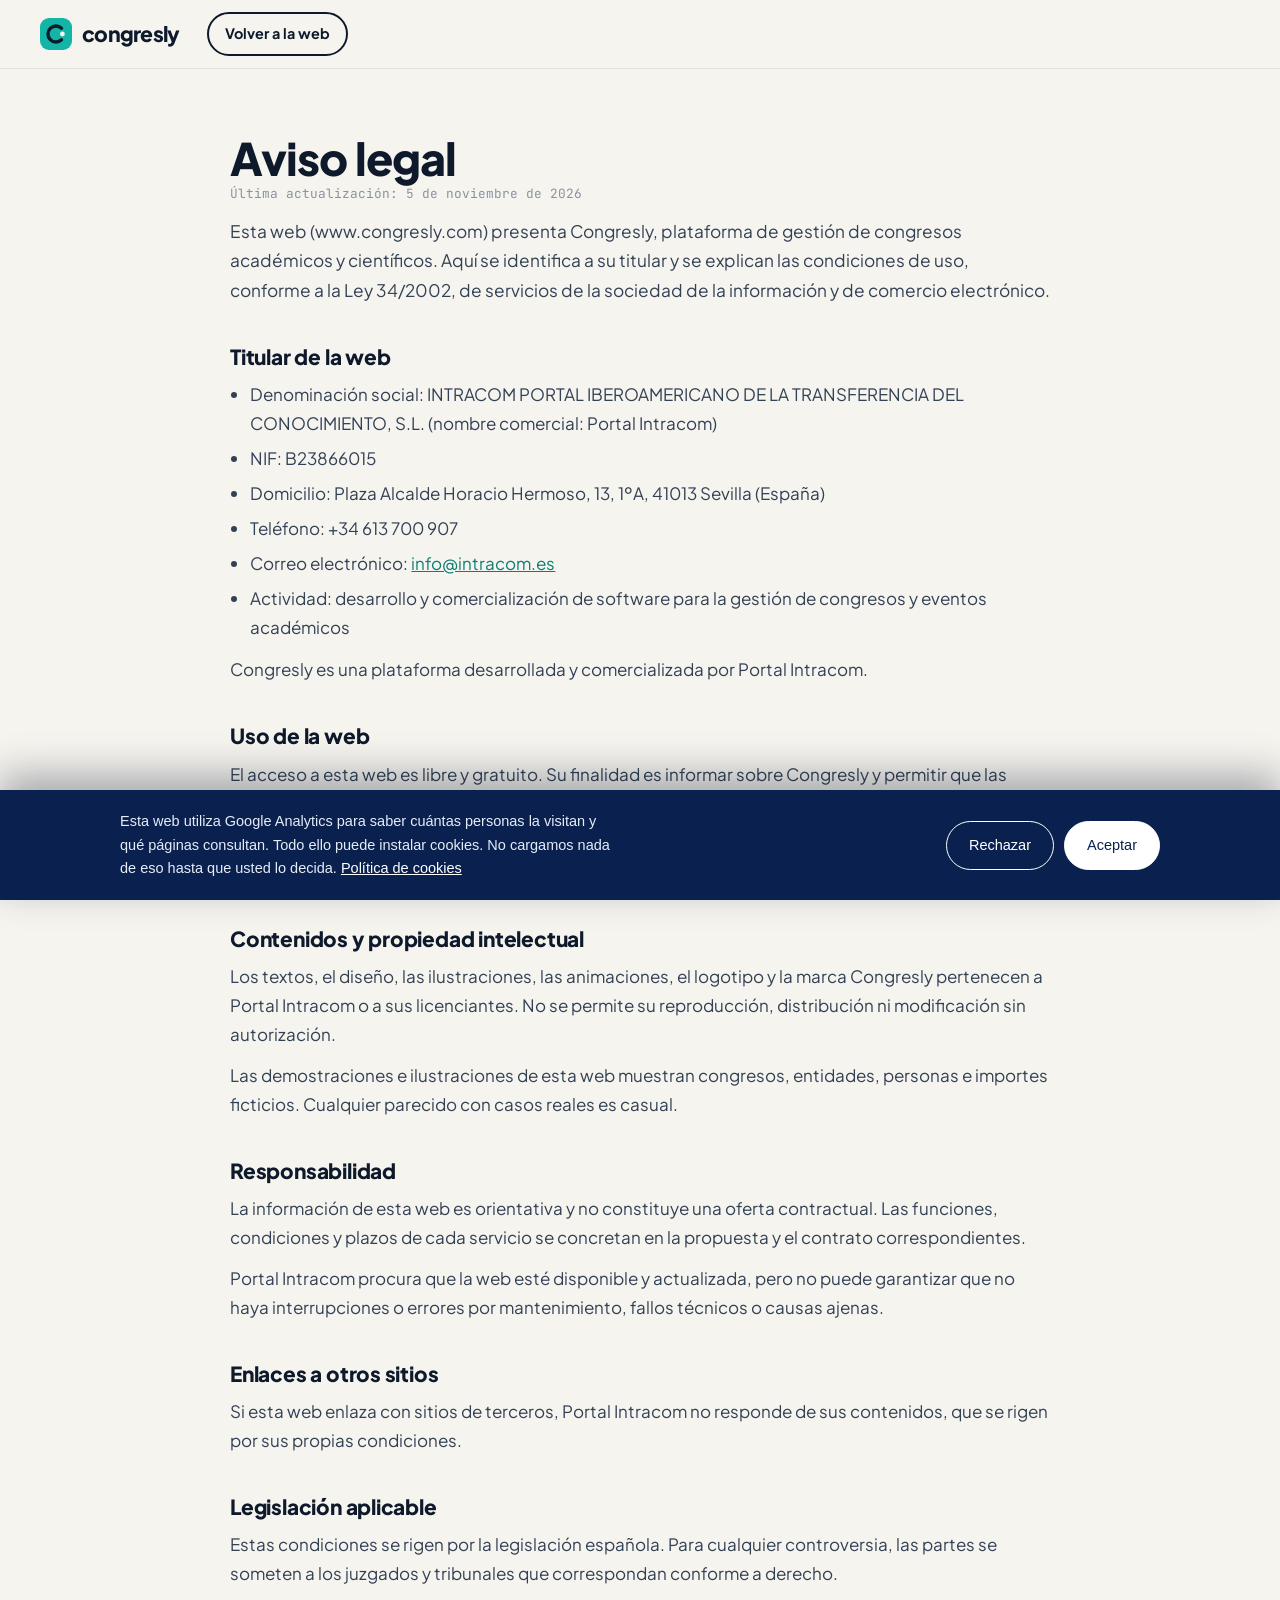
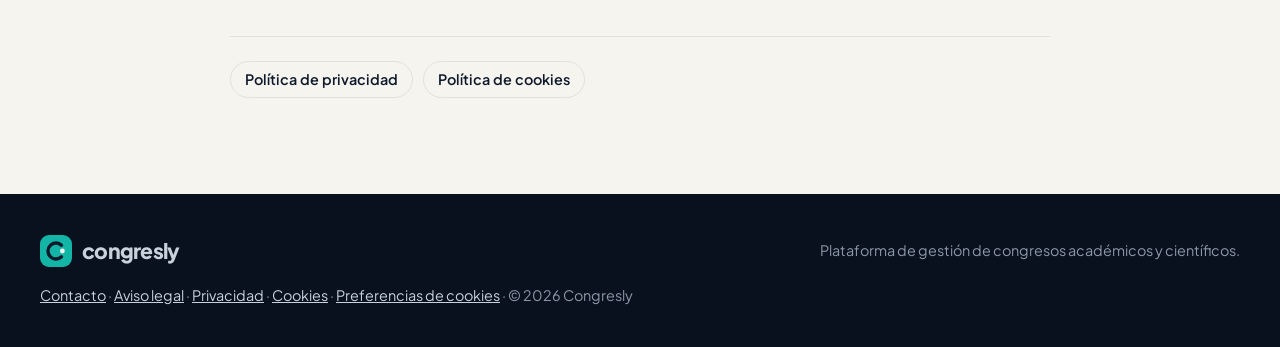
==== commit 4193f057: "Google Analytics con consentimiento previo y política de cookies al día Co-Authored-By: Claude Opus " ====
--- a/aviso-legal.html
+++ b/aviso-legal.html
@@ -14,7 +14,7 @@
 <link rel="preconnect" href="https://fonts.googleapis.com">
 <link rel="preconnect" href="https://fonts.gstatic.com" crossorigin>
 <link href="https://fonts.googleapis.com/css2?family=Plus+Jakarta+Sans:wght@400;500;600;700;800&family=JetBrains+Mono:wght@500;600&display=swap" rel="stylesheet">
-<link rel="stylesheet" href="estilos.css?v=20261104">
+<link rel="stylesheet" href="estilos.css?v=20261105">
 </head>
 <body>
 
@@ -31,7 +31,7 @@
 <main class="legal">
   <article class="envoltura envoltura--estrecha">
     <h1>Aviso legal</h1>
-    <p class="legal__fecha">Última actualización: 4 de noviembre de 2026</p>
+    <p class="legal__fecha">Última actualización: 5 de noviembre de 2026</p>
     <p class="legal__intro">Esta web (www.congresly.com) presenta Congresly, plataforma de gestión de congresos académicos y científicos. Aquí se identifica a su titular y se explican las condiciones de uso, conforme a la Ley 34/2002, de servicios de la sociedad de la información y de comercio electrónico.</p>
     <section>
       <h2>Titular de la web</h2>
@@ -72,7 +72,7 @@
       <span class="marca__nombre">congresly</span>
     </a>
     <p>Plataforma de gestión de congresos académicos y científicos.</p>
-    <p><a href="./#demo">Contacto</a> · <a href="aviso-legal.html">Aviso legal</a> · <a href="privacidad.html">Privacidad</a> · <a href="cookies.html">Cookies</a> · © 2026 Congresly</p>
+    <p><a href="./#demo">Contacto</a> · <a href="aviso-legal.html">Aviso legal</a> · <a href="privacidad.html">Privacidad</a> · <a href="cookies.html">Cookies</a> · <a href="#" data-cookies-abrir="1">Preferencias de cookies</a> · © 2026 Congresly</p>
   </div>
 </footer>
 
@@ -83,5 +83,6 @@
     <circle cx="22.4" cy="16" r="2.4" fill="#F6F4EF"/>
   </symbol>
 </svg>
+<script src="/cookies.js" defer></script>
 </body>
 </html>
--- a/estilos.css
+++ b/estilos.css
@@ -96,13 +96,6 @@
 @keyframes flota { 50% { transform: translateY(-8px); } }
 
 /* Prueba */
-.prueba { background: var(--tinta); color: #fff; padding: 34px 0; }
-.prueba__fila { display: grid; grid-template-columns: auto minmax(0, 1fr) auto; gap: 32px; align-items: center; }
-.prueba .rotulo { margin: 0; }
-.prueba__texto { color: #C9D1DC; font-size: 1rem; }
-.prueba__texto strong { color: #fff; }
-.prueba__nombres { display: flex; gap: 12px; }
-.prueba__nombres span { font-family: var(--mono); font-weight: 600; letter-spacing: .08em; font-size: .82rem; border: 1px solid rgba(255, 255, 255, .22); border-radius: 999px; padding: 8px 14px; }
 
 /* Secciones */
 .seccion { padding: 104px 0; }
@@ -394,8 +387,7 @@
   .demo { grid-template-columns: minmax(0, 1fr); padding: 32px; gap: 32px; }
   .modulos { grid-template-columns: repeat(2, minmax(0, 1fr)); }
   .detalles { grid-template-columns: repeat(2, minmax(0, 1fr)); }
-  .prueba__fila { grid-template-columns: 1fr; gap: 14px; }
-}
+  }
 
 /* ---------- Móvil ---------- */
 @media (max-width: 760px) {
@@ -697,3 +689,46 @@
 .legal__otros a { text-decoration: none; border: 1px solid var(--linea); border-radius: 999px; padding: 6px 14px; font-weight: 600; font-size: .9rem; color: var(--tinta); }
 .legal__volver { padding: 8px 16px; font-size: .9rem; }
 .f-check a { color: var(--acento-osc); }
+
+/* ---------- Ciencias de la salud (franja oscura bajo la portada) ---------- */
+.icono { width: 24px; height: 24px; display: block; }
+.salud { background: var(--tinta); color: #fff; padding: 56px 0 60px; }
+.salud__cabeza { display: flex; align-items: flex-end; justify-content: space-between; gap: 24px 48px; margin-bottom: 36px; }
+.salud__titulo { font-size: clamp(1.5rem, 2.6vw, 2.05rem); max-width: 24ch; }
+.salud__enlace { color: var(--acento); font-weight: 700; text-decoration: none; white-space: nowrap; }
+.salud__enlace:hover { text-decoration: underline; }
+.salud__rejilla { display: grid; grid-template-columns: repeat(4, minmax(0, 1fr)); gap: 20px; }
+.salud__bloque { border: 1px solid rgba(255, 255, 255, .12); border-radius: 16px; padding: 22px; background: rgba(255, 255, 255, .03); }
+.salud__icono { width: 42px; height: 42px; border-radius: 12px; display: grid; place-items: center; background: rgba(18, 181, 166, .16); color: var(--acento); }
+.salud__bloque h3 { font-size: 1.04rem; margin: 16px 0 8px; display: flex; flex-wrap: wrap; align-items: center; gap: 8px; }
+.salud__bloque p { color: #B8C2CF; font-size: .92rem; margin: 0; }
+
+/* ---------- Seguridad y cumplimiento ---------- */
+.seguridad { display: grid; grid-template-columns: repeat(3, minmax(0, 1fr)); gap: 22px; }
+.seguro { background: #fff; border: 1px solid var(--linea); border-radius: var(--radio); padding: 26px; }
+.seguro__icono { color: var(--acento-osc); }
+.seguro__icono::before { content: none; }
+.seguro h3 { font-size: 1.06rem; margin: 16px 0 8px; }
+.seguro p { color: var(--gris); font-size: .93rem; margin: 0; }
+.sellos { display: flex; flex-wrap: wrap; align-items: center; gap: 12px 18px; margin-top: 28px; padding: 16px 0; border-top: 1px solid var(--linea); border-bottom: 1px solid var(--linea); }
+.sellos__titulo { font-family: var(--mono); font-size: .74rem; font-weight: 600; letter-spacing: .14em; text-transform: uppercase; color: var(--gris-claro); }
+.sellos ul { list-style: none; display: flex; flex-wrap: wrap; gap: 8px; margin: 0; padding: 0; }
+.sellos li { font-size: .84rem; font-weight: 700; border: 1px solid var(--linea); background: #fff; border-radius: 999px; padding: 6px 14px; }
+
+/* ---------- Descarga del resumen funcional ---------- */
+.boton--claro { border-color: rgba(255, 255, 255, .45); color: #fff; background: transparent; }
+.boton--claro:hover { background: #fff; color: var(--tinta); border-color: #fff; }
+.descarga { margin-top: 36px; padding-top: 24px; border-top: 1px solid rgba(255, 255, 255, .12); display: flex; flex-wrap: wrap; align-items: center; gap: 12px 16px; }
+.descarga p { width: 100%; margin: 0; color: #B8C2CF; }
+.descarga__detalle { font-family: var(--mono); font-size: .76rem; color: #8D98A8; }
+.modulo__descarga { display: block; margin-top: 14px; color: #B8C2CF; font-size: .88rem; }
+.modulo__descarga:hover { color: #fff; }
+
+@media (max-width: 1060px) {
+  .salud__rejilla, .seguridad { grid-template-columns: repeat(2, minmax(0, 1fr)); }
+}
+@media (max-width: 760px) {
+  .salud { padding: 44px 0 48px; }
+  .salud__cabeza { flex-direction: column; align-items: flex-start; }
+  .salud__rejilla, .seguridad { grid-template-columns: minmax(0, 1fr); }
+}
